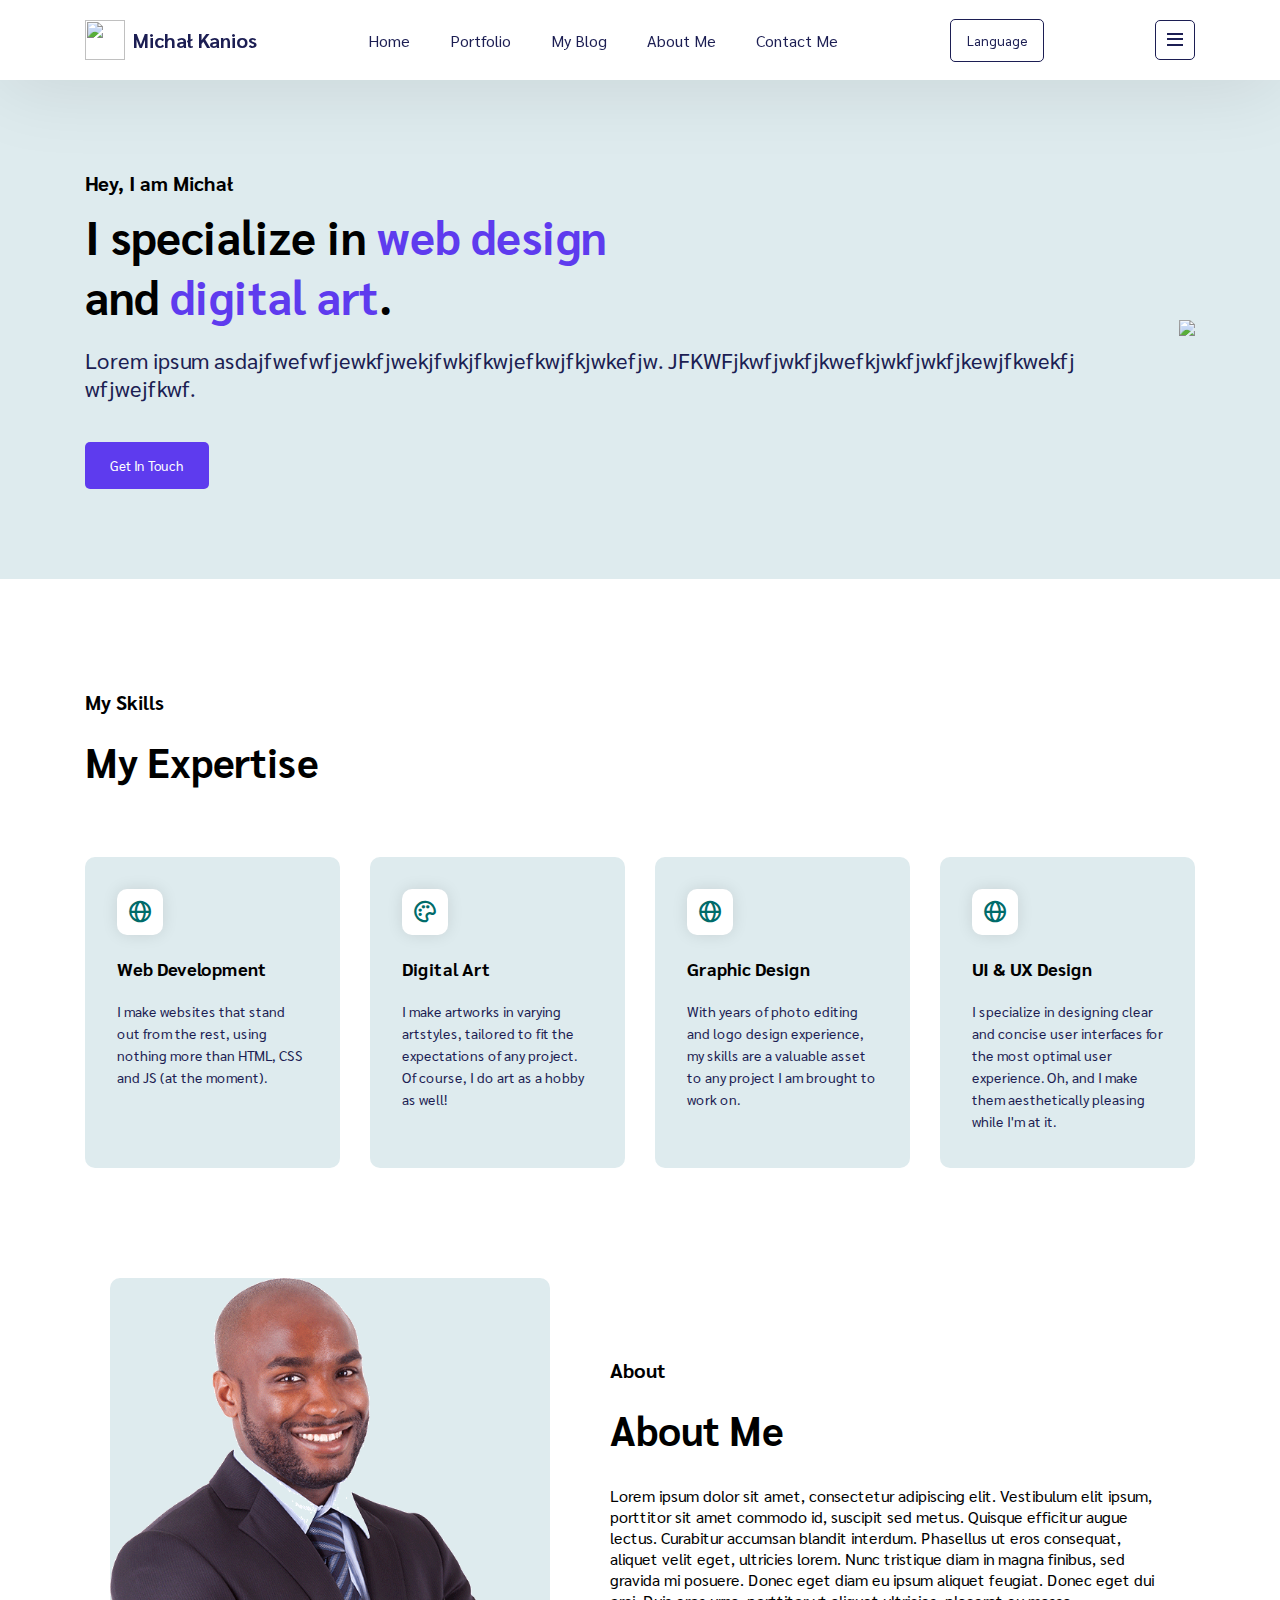
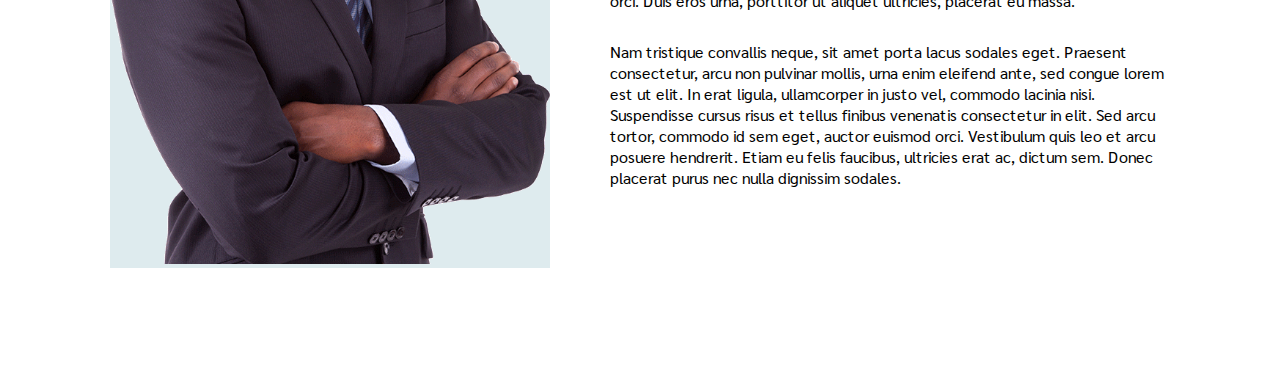
==== index.html @ 2d4b037a "Additional sections" ====
<!DOCTYPE html>
<html lang="en">
<head>
    <meta charset="UTF-8">
    <meta name="viewport" content="width=device-width, initial-scale=1.0">
    <title>Portfolio EN</title>
    <link rel="stylesheet" href="styl.css">
    <link href='https://unpkg.com/boxicons@2.1.4/css/boxicons.min.css' rel='stylesheet'>
    
</head>
<body>
    
    <nav>
        <div class="logo">
            <img src="github-512.webp">
            <a href="https://github.com/Michal-J-Kanios"
            target="_blank">Michał Kanios</a>
        </div>
        <ul>
            <li><a href="#home">Home</a></li>
            <li><a href="#portfolio">Portfolio</a></li>
            <li><a href="#blog">My Blog</a></li>
            <li><a href="#about">About Me</a></li>
            <li><a href="#contact">Contact Me</a></li>
        </ul>
        <button>Language</button>
        <button id="menuButton" onclick="openMenu()">
            <i class='bx bx-menu'></i>
        </button>
    </nav>

    <div class="main" id="main">
        <div class="left">
            <h5>Hey, I am Michał</h5>
            <h3>I specialize in <span>web design</span><br> and <span>digital art</span>.</h3>
            <p>
                Lorem ipsum asdajfwefwfjewkfjwekjfwkjfkwjefkwjfkjwkefjw.
                JFKWFjkwfjwkfjkwefkjwkfjwkfjkewjfkwekfj
                wfjwejfkwf.
            </p>
            <button>Get In Touch</button>
        </div>
        <div class="right">
            <img src="placeholder.png">
        </div>
    </div>

    <div class="skills" id="skills">
        <h5>My Skills</h5>
        <h3>My Expertise</h5>
        <div class="skill-items">
            <div class="item">
                <div class="icon"><i class='bx bx-globe'></i></div>
                <h4>Web Development</h4>
                <p>I make websites that stand out from the rest, using nothing more than HTML, CSS and JS (at the moment).</p>
            </div>
            <div class="item">
                <div class="icon"><i class='bx bx-palette'></i></div>
                <h4>Digital Art</h4>
                <p>I make artworks in varying artstyles, tailored to fit the expectations of any project. Of course, I do art as a hobby as well!</p>
            </div>
            <div class="item">
                <div class="icon"><i class='bx bx-globe'></i></div>
                <h4>Graphic Design</h4>
                <p>With years of photo editing and logo design experience, my skills are a valuable asset to any project I am brought to work on.</p>
            </div>
            <div class="item">
                <div class="icon"><i class='bx bx-globe'></i></div>
                <h4>UI & UX Design</h4>
                <p>I specialize in designing clear and concise user interfaces for the most optimal user experience. Oh, and I make them aesthetically pleasing while I'm at it.</p>
            </div>
        </div>
    </div>

    <div class="about">
        <div class="left">
            <img src="placeholder2.png">
        </div>
        <div class="right">
            <h5>About</h5>
            <h3>About Me</h3>
            <p>
                Lorem ipsum dolor sit amet, consectetur adipiscing elit.
                Vestibulum elit ipsum, porttitor sit amet commodo id,
                suscipit sed metus. Quisque efficitur augue lectus.
                Curabitur accumsan blandit interdum.
                Phasellus ut eros consequat, aliquet velit eget, ultricies lorem.
                Nunc tristique diam in magna finibus,
                sed gravida mi posuere.
                Donec eget diam eu ipsum aliquet feugiat.
                Donec eget dui orci. Duis eros urna,
                porttitor ut aliquet ultricies, placerat eu massa.
            </p>
            <p>
                Nam tristique convallis neque, sit amet porta lacus sodales eget.
                Praesent consectetur, arcu non pulvinar mollis,
                urna enim eleifend ante, sed congue lorem est ut elit.
                In erat ligula, ullamcorper in justo vel,
                commodo lacinia nisi.
                Suspendisse cursus risus et tellus finibus venenatis consectetur in elit.
                Sed arcu tortor, commodo id sem eget, auctor euismod orci.
                Vestibulum quis leo et arcu posuere hendrerit.
                Etiam eu felis faucibus, ultricies erat ac, dictum sem.
                Donec placerat purus nec nulla dignissim sodales.
            </p>
        </div>
    </div>
    

    <script src="skrypty.js"></script>
</body>
</html>
---- styl.css ----
/* Import czcionki */
@import url('https://fonts.googleapis.com/css2?family=Sarabun:ital,wght@0,100;0,200;0,600;0,800;1,100;1,200;1,300;1,400;1,500;1,600;1,700;1,800&display=swap');

/* Styl strony */

html {
    scroll-behavior: smooth;
}

* {
    margin: 0;
    padding: 0;
    box-sizing: border-box;
    font-family: "Sarabun", sans-serif;
}

a {
    text-decoration: none;
    color: #1c1e53;
    transition: color 0.3s ease;
}

a:hover {
    color: #5e3bee !important;
}

h5 {
    font-size: 20px;
}

li {
    list-style: none;
}

nav {
    background-color: #fff;
    position: sticky;
    top: 0;
    padding: 0 85px;
    display: flex;
    align-items: center;
    justify-content: space-between;
    height: 80px;
    box-shadow: 0 5px 80px rgba(0, 0, 0, 0.1);
}

nav .logo, footer .logo {
    display: flex;
    align-items: center;
}

nav .logo a, footer .logo a {
    margin-left: 8px;
    font-weight: bold;
    font-size: 20px;
}

nav .logo img, footer .logo img {
    width: 40px;
    height: 40px;
}

nav ul, footer .top ul {
    display: flex;
    gap: 40px;
}

nav button {
    color: #1c1e53;
    background-color: transparent;
    padding: 12px 16px;
    border-radius: 5px;
    border: 1px solid #1c1e53;
    cursor: pointer;
    transition: all 0.3s ease;
}

nav button:hover {
    background-color: #5e3bee;
    border-color: #5e3bee;
    color: #fff;
}

nav button#menuButton {
    display: flex;
    align-items: center;
    justify-content: center;
    font-size: 24px;
    padding: 7px;
}

.main {
    background-color: #deebee;
    padding: 90px 85px;
    display: flex;
    align-items: center;
    justify-content: space-between;
    gap: 40px;
}

.main .left {
    display: flex;
    flex-direction: column;
    align-items: start;
}

.main .left h3 {
    margin-top: 10px;
    font-weight: bold;
    font-size: 46px;
}

.main .left h3 span {
    color: #5e3bee;
}

.main .left p {
    color: #1c1e53;
    font-size: 22px;
    margin-top: 20px;
}

.main .left button {
    margin-top: 40px;
    color: #fff;
    cursor: pointer;
    background-color: #5e3bee;
    padding: 14px 24px;
    border: 1px solid transparent;
    border-radius: 5px;
}

.main .right img {
    width: 500px;
}

.skills {
    padding: 110px 85px 0;
}

.skills h3,
.about .right h3,
.portfolio .header h3,
.feedback h3 {
    font-size: 40px;
    margin-top: 20px;
}

.skills .skill-items {
    display: flex;
    margin-top: 70px;
    gap: 30px;
}

.skills .skill-items .item {
    background-color: #deebee;
    width: 25%;
    border-radius: 10px;
    padding: 32px;
    border-bottom: 4px solid transparent;
    cursor: pointer;
    transition: all 0.3s ease;
}

.skills .skill-items .item:hover {
    border-color: #5e3bee;
}

.skills .skill-items .item .icon {
    display: flex;
    align-items: center;
    justify-content: center;
    background-color: #fff;
    width: 46px;
    height: 46px;
    border-radius: 10px;
    margin-bottom: 22px;
    box-shadow: 0 0 16px rgba(0, 0, 0, 0.1);
}

.skills .skill-items .item .icon i {
    font-size: 26px;
    color: #006b6a;
}

.skills .skill-items .item h4,
.portfolio .portfo-items .item .info h4{
    font-size: 18px;
}

.skills .skill-items .item p {
    margin-top: 20px;
    font-size: 14px;
    line-height: 22px;
    color: #1c1e53;
}

.about {
    padding: 110px;
    display: flex;
    align-items: center;
    gap: 60px;
}

.about .left {
    background-color: #deebee;
    border-radius: 10px 10px 0 0;
}

.about .left img {
    width: 440px;
}

.about .right p {
    font-size: 16px;
    margin-top: 30px;
}
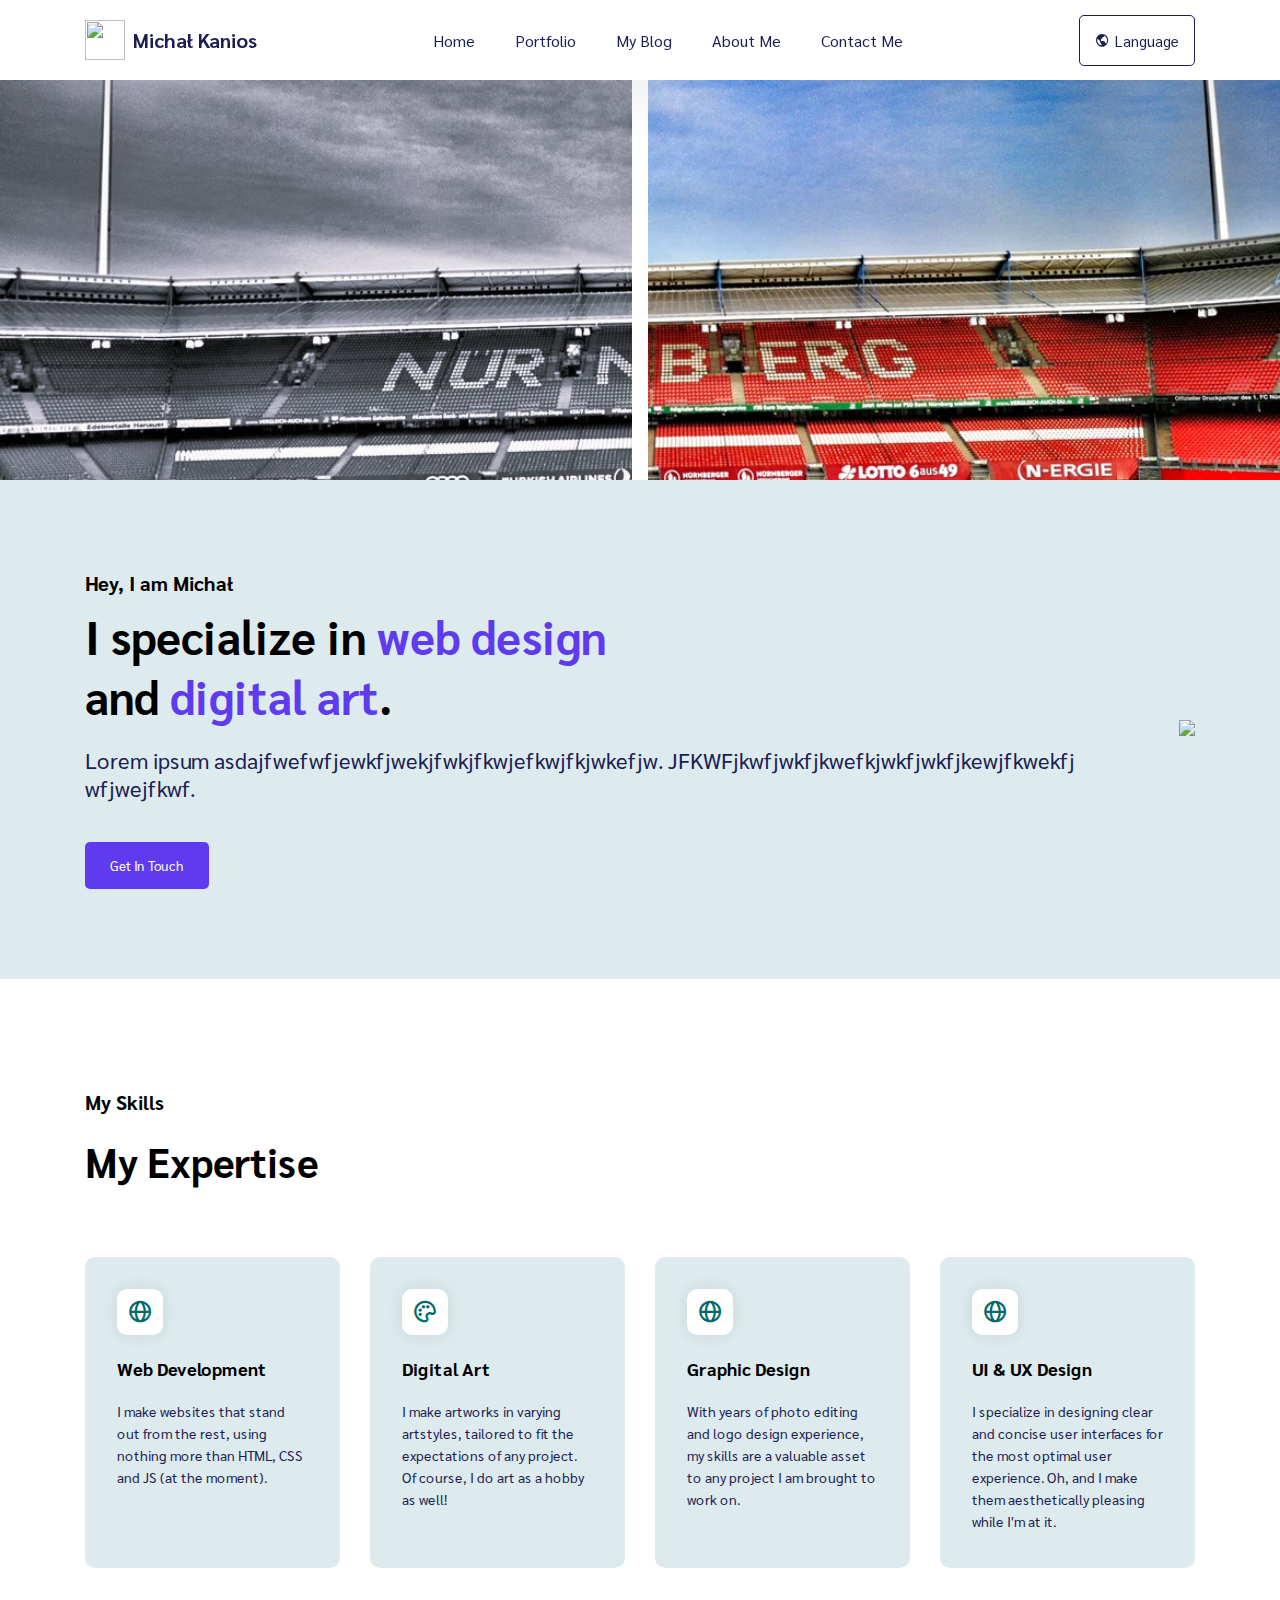
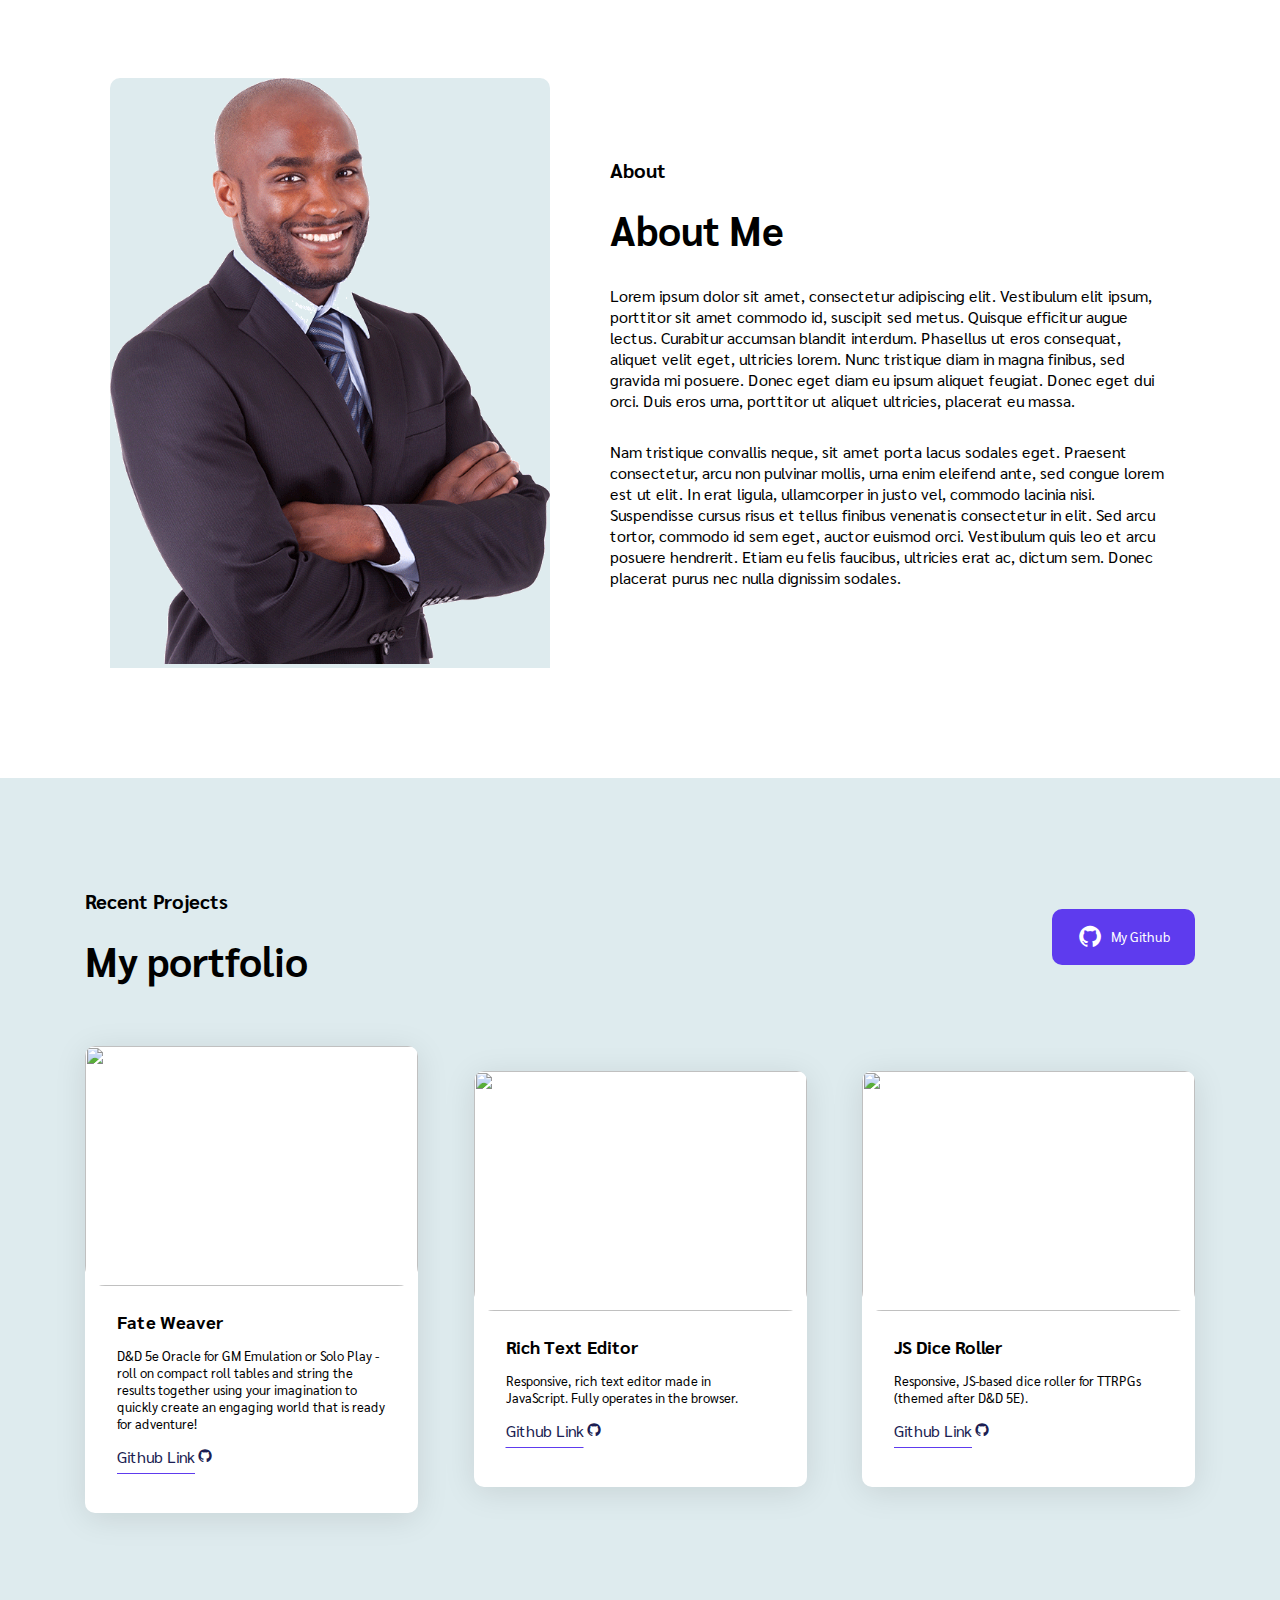
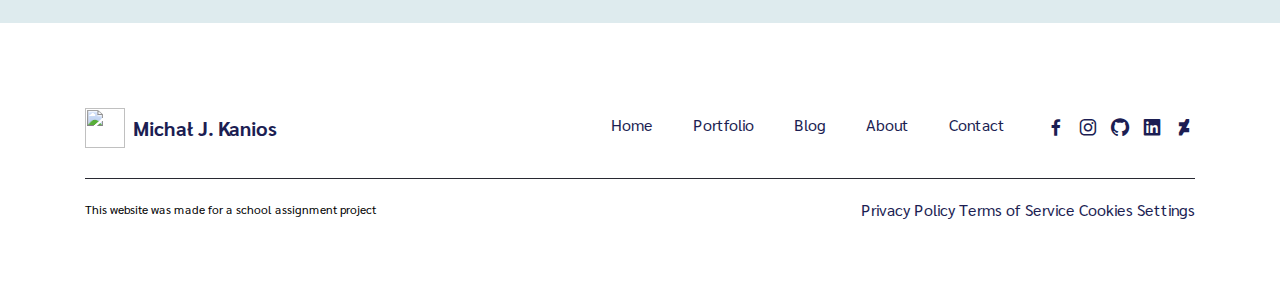
==== commit c42f258c: "Image Comparison" ====
--- a/index.html
+++ b/index.html
@@ -23,11 +23,28 @@
             <li><a href="#about">About Me</a></li>
             <li><a href="#contact">Contact Me</a></li>
         </ul>
-        <button>Language</button>
+        
+        <div class="dropdown">
+            <button class="dropbtn"><i class='bx bx-world'></i>Language</button>
+            <div class="dropdown-content">
+              <a href="#">English</a>
+              <a href="#">Polski</a>
+              <a href="#">Deutsch</a>
+            </div>
+          </div>
+
         <button id="menuButton" onclick="openMenu()">
             <i class='bx bx-menu'></i>
         </button>
     </nav>
+
+    <div class="comparison">
+        <div class="c-compare" style="--value:50%;">
+            <img class="c-compare__left" src="max-morlock2.jpg" alt="Color" />
+            <img class="c-compare__right" src="max-morlock.webp" alt="B/W" />
+            <input type="range" class="c-rng c-compare__range" min="0" max="100" value="50" oninput="this.parentNode.style.setProperty('--value', `${this.value}%`)" />
+        </div>
+    </div>
 
     <div class="main" id="main">
         <div class="left">
@@ -105,6 +122,89 @@
             </p>
         </div>
     </div>
+
+    <div class="portfolio">
+        <div class="header">
+            <div class="info">
+                <h5>Recent Projects</h5>
+                <h3>My portfolio</h3>
+            </div>
+            <button><i class='bx bxl-github'></i>My Github</button>
+        </div>
+
+
+        <div class="portfo-items">
+            <div class="item">
+                <img src="screenshot2.png">
+                <div class="info">
+                    <h4>Fate Weaver</h4>
+                    <p>
+                        D&D 5e Oracle for GM Emulation or Solo Play - roll on compact roll tables and string the results together using your imagination to quickly create an engaging world that is ready for adventure!
+                    </p>
+                    <a href="https://github.com/Michal-J-Kanios/fateweaver_oracle">Github Link<i class='bx bxl-github'></i></a>
+                </div>
+            </div>
+
+            <div class="item">
+                <img src="screenshot1.png">
+                <div class="info">
+                    <h4>Rich Text Editor</h4>
+                    <p>
+                        Responsive, rich text editor made in JavaScript. Fully operates in the browser.
+                    </p>
+                    <a href="https://github.com/Michal-J-Kanios/javascript_text_editor">Github Link<i class='bx bxl-github'></i></a>
+                </div>
+            </div>
+
+            <div class="item">
+                <img src="screenshot3.png">
+                <div class="info">
+                    <h4>JS Dice Roller</h4>
+                    <p>
+                        Responsive, JS-based dice roller for TTRPGs (themed after D&D 5E).
+                    </p>
+                    <a href="https://github.com/Michal-J-Kanios/ttrpg_dice_roller">Github Link<i class='bx bxl-github'></i></a>
+                </div>
+            </div>
+        </div>
+
+    </div>
+
+    <footer>
+        <div class="top">
+            <div class="logo">
+                <img src="github-512.webp">
+                <a href="https://github.com/Michal-J-Kanios">Michał J. Kanios</a>
+            </div>
+            <ul>
+                <ul>
+                    <li><a href="#">Home</a></li>
+                    <li><a href="#">Portfolio</a></li>
+                    <li><a href="#">Blog</a></li>
+                    <li><a href="#">About</a></li>
+                    <li><a href="#">Contact</a></li>
+                </ul>
+                <div class="social-links">
+                    <a href="facebook.com"><i class='bx bxl-facebook' ></i></a>
+                    <a href="facebook.com"><i class='bx bxl-instagram' ></i></a>
+                    <a href="facebook.com"><i class='bx bxl-github' ></i></a>
+                    <a href="facebook.com"><i class='bx bxl-linkedin-square' ></i></a>
+                    <a href="facebook.com"><i class='bx bxl-deviantart' ></i></a>
+                </div>
+            </ul>
+        </div>
+        <div class="separator"></div>
+        <div class="bottom">
+            <p>
+                This website was made for a school assignment project
+            </p>
+            <div class="links">
+                <a href="#">Privacy Policy</a>
+                <a href="#">Terms of Service</a>
+                <a href="#">Cookies Settings</a>
+            </div>
+        </div>
+    </footer>
     
 
     <script src="skrypty.js"></script>
--- a/styl.css
+++ b/styl.css
@@ -42,6 +42,7 @@
     justify-content: space-between;
     height: 80px;
     box-shadow: 0 5px 80px rgba(0, 0, 0, 0.1);
+    z-index: 100;
 }
 
 nav .logo, footer .logo {
@@ -63,6 +64,49 @@
 nav ul, footer .top ul {
     display: flex;
     gap: 40px;
+}
+
+.dropbtn {
+    background-color: transparent;
+    color: #1c1e53;
+    padding: 15px;
+    font-size: 15px;
+    border: 1px solid #1c1e53;
+}
+
+.dropbtn i {
+    margin-right: 5px;
+}
+
+.dropdown {
+    position: relative;
+    display: inline-block;
+}
+
+.dropdown-content {
+    display: none;
+    position: absolute;
+    background-color: #fff;
+    min-width: 160px;
+    box-shadow: 0px 8px 16px 0px rgba(0,0,0,0.2);
+    z-index: 1;
+}
+  
+
+.dropdown-content a {
+    color: #1c1e53;
+    padding: 12px 16px;
+    text-decoration: none;
+    display: block;
+}
+  
+.dropdown-content a:hover {background-color: #deebee;}
+  
+.dropdown:hover .dropdown-content {display: block;}
+  
+.dropdown:hover .dropbtn {
+    background-color: #5e3bee;
+    transition: all 0.3s ease;
 }
 
 nav button {
@@ -87,7 +131,89 @@
     justify-content: center;
     font-size: 24px;
     padding: 7px;
-}
+    display: none;
+}
+
+.c-compare { /* Tutaj stylujemy kolor paska oraz skalujemy diva */
+    --h: 5; /* tutaj wysokosc boxa */
+    --m: 0rem 0; /* tutaj david margines */
+    --w: 16; /* tutaj szerokosc boxa */
+    --thumb-bgc: #fff;
+    --thumb-w: 1rem;
+  
+    margin: var(--m);
+    position: relative;
+  }
+  .c-compare::after {
+    content: "";
+    display: block;
+    padding-bottom: calc((var(--h) / var(--w)) * 100%);
+  }
+  .c-compare__left,
+  .c-compare__right {
+    height: 100%;
+    object-fit: cover;
+    position: absolute;
+    width: 100%;
+  }
+  .c-compare__left {
+    clip-path: polygon(0% 0%, var(--value) 0%, var(--value) 100%, 0% 100%);
+  }
+  .c-compare__right {
+    clip-path: polygon(100% 0%, var(--value) 0%, var(--value) 100%, 100% 100%);
+  }
+  .c-compare__range {
+    background-color: transparent;
+    box-sizing: border-box;
+    font-family: inherit;
+    height: 100%;
+    margin: 0%;
+    outline: none;
+    position: absolute;
+    top: 0;
+    width: 100%;
+  }
+  .c-compare__range::-moz-range-thumb {
+    background-color: var(--thumb-bgc);
+    cursor: ew-resize;
+    height: 100%;  
+    width: var(--thumb-w);
+  }
+  .c-compare__range::-webkit-slider-thumb {
+    background-color: var(--thumb-bgc);
+    cursor: ew-resize;
+    height: 100%;  
+    width: var(--thumb-w);
+  }
+
+  /* UZYWAJAC TEGO SLIDER BEDZIE ROBIL EFEKT POP-UP PO PRZYTRZYMANIU, LATWIEJ SYGNALIZUJAC DZIALANIE
+  .c-compare__range:focus::-webkit-slider-thumb {
+    background-color: var(--thumb-bgc-focus);
+    box-shadow: 0 0 0 3px var(--thumb-bgc);
+  }
+  .c-compare__range:focus::-moz-range-thumb {
+    background-color: var(--thumb-bgc-focus);
+    box-shadow: 0 0 0 3px var(--thumb-bgc);
+  }
+  */
+
+  .c-compare__range::-moz-range-track {
+    background: transparent;
+    background-size: 100%;
+    box-sizing: border-box;
+  }
+  .c-compare__range::-webkit-slider-runnable-track {
+    background: transparent;
+    background-size: 100%;
+    box-sizing: border-box;
+    height: 100%;
+  }
+  .c-compare__range,
+  .c-compare__range::-webkit-slider-runnable-track,
+  .c-compare__range::-webkit-slider-thumb {
+    -webkit-appearance: none;
+    appearance: none;
+  }
 
 .main {
     background-color: #deebee;
@@ -140,8 +266,8 @@
 
 .skills h3,
 .about .right h3,
-.portfolio .header h3,
-.feedback h3 {
+.portfolio .header h3
+{
     font-size: 40px;
     margin-top: 20px;
 }
@@ -214,4 +340,314 @@
 .about .right p {
     font-size: 16px;
     margin-top: 30px;
+}
+
+.portfolio {
+    background-color: #deebee;
+    padding: 110px 85px;
+}
+
+.portfolio .header {
+    display: flex;
+    align-items: center;
+    justify-content: space-between;
+    margin-bottom: 60px;
+}
+
+.portfolio .header button {
+    background-color: #5e3bee;
+    padding: 15px 25px;
+    color: #fff;
+    display: flex;
+    align-items: center;
+    cursor: pointer;
+    gap: 8px;
+    border: none;
+    border-radius: 10px;
+}
+
+.portfolio .header button:hover {
+    background-color: #1c1e53;
+    transition: all 0.3s ease;
+}
+
+.portfolio .header button i {
+    font-size: 26px;
+}
+
+.portfolio .portfo-items {
+    display: flex;
+    align-items: center;
+    justify-content: space-between;
+}
+
+.portfolio .portfo-items .item {
+    width: 30%;
+    background-color: #fff;
+    border-radius: 10px;
+    border-bottom: 4px solid transparent;
+    cursor: pointer;
+    box-shadow: 0 5px 32px rgba(0, 0, 0, 0.1);
+    transition: all 0.3s ease;
+}
+
+.portfolio .portfo-items .item:hover {
+    border-color: #5e3bee;
+}
+
+.portfolio .portfo-items .item img {
+    width: 100%;
+    height: 240px;
+    object-fit: cover;
+    object-position: top;
+    border-radius: 10px 10px 20px 20px;
+}
+
+.portfolio .portfo-items .item .info {
+    display: flex;
+    flex-direction: column;
+    gap: 14px;
+    padding: 20px 32px 42px;
+}
+
+.portfolio .portfo-items .item .info p {
+    font-size: 13px;
+}
+
+.portfolio .portfo-items .item .info a {
+    text-decoration: underline;
+    text-underline-offset: 10px;
+    text-decoration-color: #5e3bee;
+}
+
+.portfolio .portfo-items .item .info a i {
+    margin-left: 2px;
+    font-size: 16px;
+}
+
+footer {
+    background-color: #fff;
+    padding: 85px;
+    display: flex;
+    flex-direction: column;
+}
+
+footer .top, footer .bottom {
+    display: flex;
+    align-items: center;
+    justify-content: space-between;
+}
+
+footer .top .social-links {
+    display: flex;
+    align-items: center;
+    gap: 10px;
+    font-size: 22px;
+}
+
+footer .separator {
+    width: 100%;
+    height: 1px;
+    background-color: #282932;
+    margin: 30px 0 20px;
+}
+
+footer .bottom p {
+    font-size: 12px;
+}
+
+footer .bottom links a {
+    font-size: 12px;
+    margin-left: 14px;
+}
+
+@media screen and (max-width: 1200px) {
+    
+    .main .left h5 {
+        font-size: 18px;
+    }
+
+    .main .left h3 {
+        font-size: 36px;
+    }
+
+    .main .left p {
+        font-size: 18px;
+    }
+
+    .main .right img {
+        width: 300px;
+    }
+
+    .skills .skill-items {
+        gap: 10px;
+        justify-content: space-between;
+        flex-wrap: wrap;
+    }
+
+    .skills .skill-items .item {
+        width: 49%;
+    }
+
+    .about .left img {
+        width: 370px;
+    }
+
+    .skills h3,
+    .about .right h3,
+    .portfolio .header h3
+    {
+        font-size: 32px;
+    }
+
+    .about .right p {
+        font-size: 15px;
+    }
+
+    footer .top ul {
+        gap: 20px;
+    }
+}
+
+@media screen and (max-width: 992px) {
+
+    nav .dropdown .dropbtn {
+        scale: 50%;
+        font-size: 25px;
+    }
+
+    nav ul{
+        gap: 20px;
+    }
+
+    nav ul li a {
+        font-size: 15px;
+    }
+
+    .main {
+        flex-direction: column;
+    }
+
+    .about {
+        flex-direction: column;
+        justify-content: center;
+    }
+
+    .portfolio .portfo-items {
+        gap: 22px;
+        flex-wrap: wrap;
+        justify-content: center;
+    }
+
+    .portfolio .portfo-items .item {
+        width: 48%;
+    }
+
+    footer .top ul {
+        display: none;
+    }
+}
+
+@media screen and (max-width: 768px) {
+    nav {
+        justify-content: space-between;
+        padding: 0 42px;
+    }
+
+    nav ul {
+        display: none;
+    }
+
+    nav.open .logo {
+        display: none;
+    }
+
+    nav.open ul {
+        display: flex;
+    }
+
+    nav button {
+        display: flex;
+    }
+
+    nav button#menuButton {
+        display: block;
+    }
+
+    nav .dropdown .dropbtn {
+        scale: 100%;
+        font-size: 15px;
+    }
+
+    .main {
+        padding: 42px;
+    }
+
+    .skills {
+        padding: 85px 42px 0;
+    }
+
+    .skills .skill-items {
+        gap: 8px;
+    }
+
+    .about {
+        padding: 85px 42px;
+    }
+
+    .portfolio {
+        padding: 60px 42px;
+    }
+
+    .portfolio .portfo-items {
+        gap: 18px;
+    }
+
+    footer {
+        padding: 85px 42px;
+    }
+
+    footer .bottom {
+        flex-direction: column-reverse;
+        gap: 14px;
+    }
+}
+
+@media screen and (max-width: 576px) {
+    
+    nav ul li a {
+        font-size: 13px;
+    }
+
+    nav .logo a {
+        font-size: 18px;
+    }
+
+    .main .left h3 {
+        font-size: 32px;
+    }
+
+    .main .left p {
+        font-size: 16px;
+    }
+
+    .main .left button {
+        width: 100%;
+    }
+
+    .skills .skill-items .item {
+        width: 100%;
+    }
+
+    .portfolio .header button {
+        font-size: 12px;
+        padding: 8px 14px;
+    }
+
+    .portfolio .portfo-items .item {
+        width: 80%;
+    }
+
+
+
 }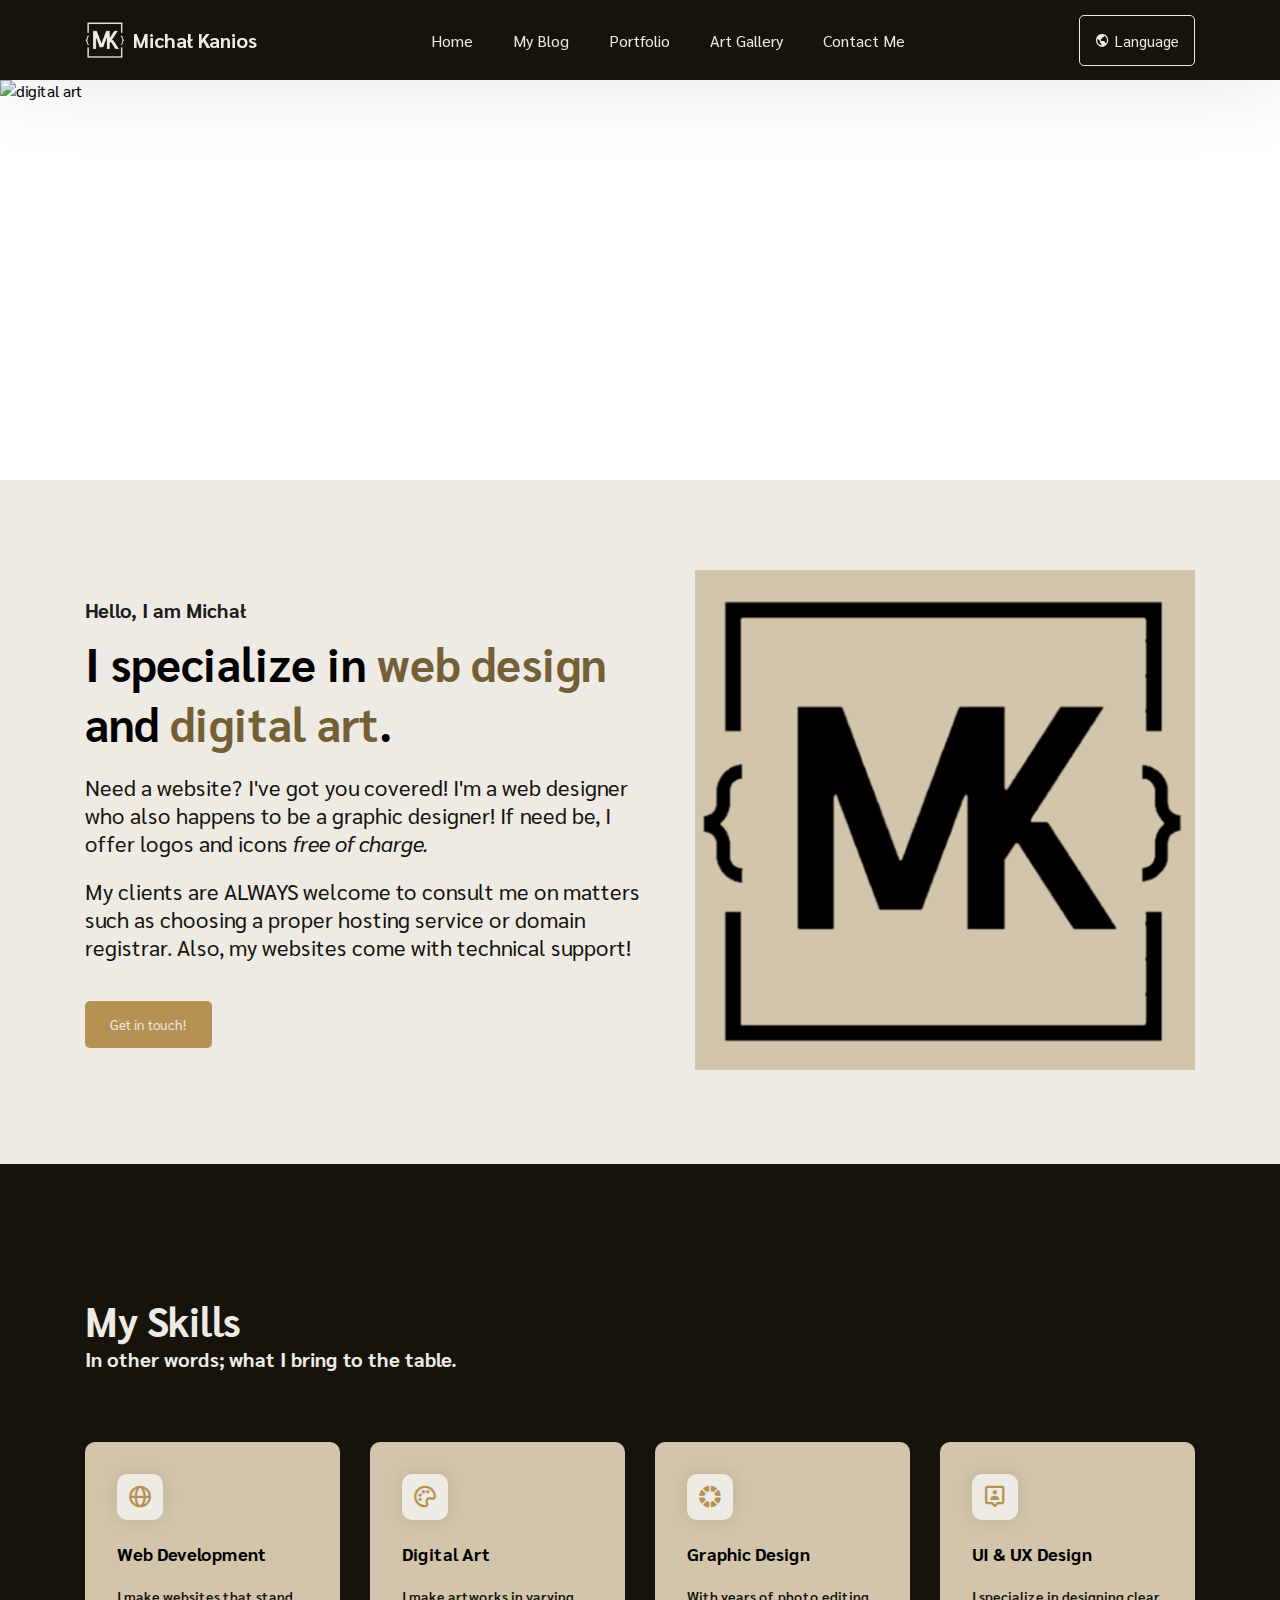
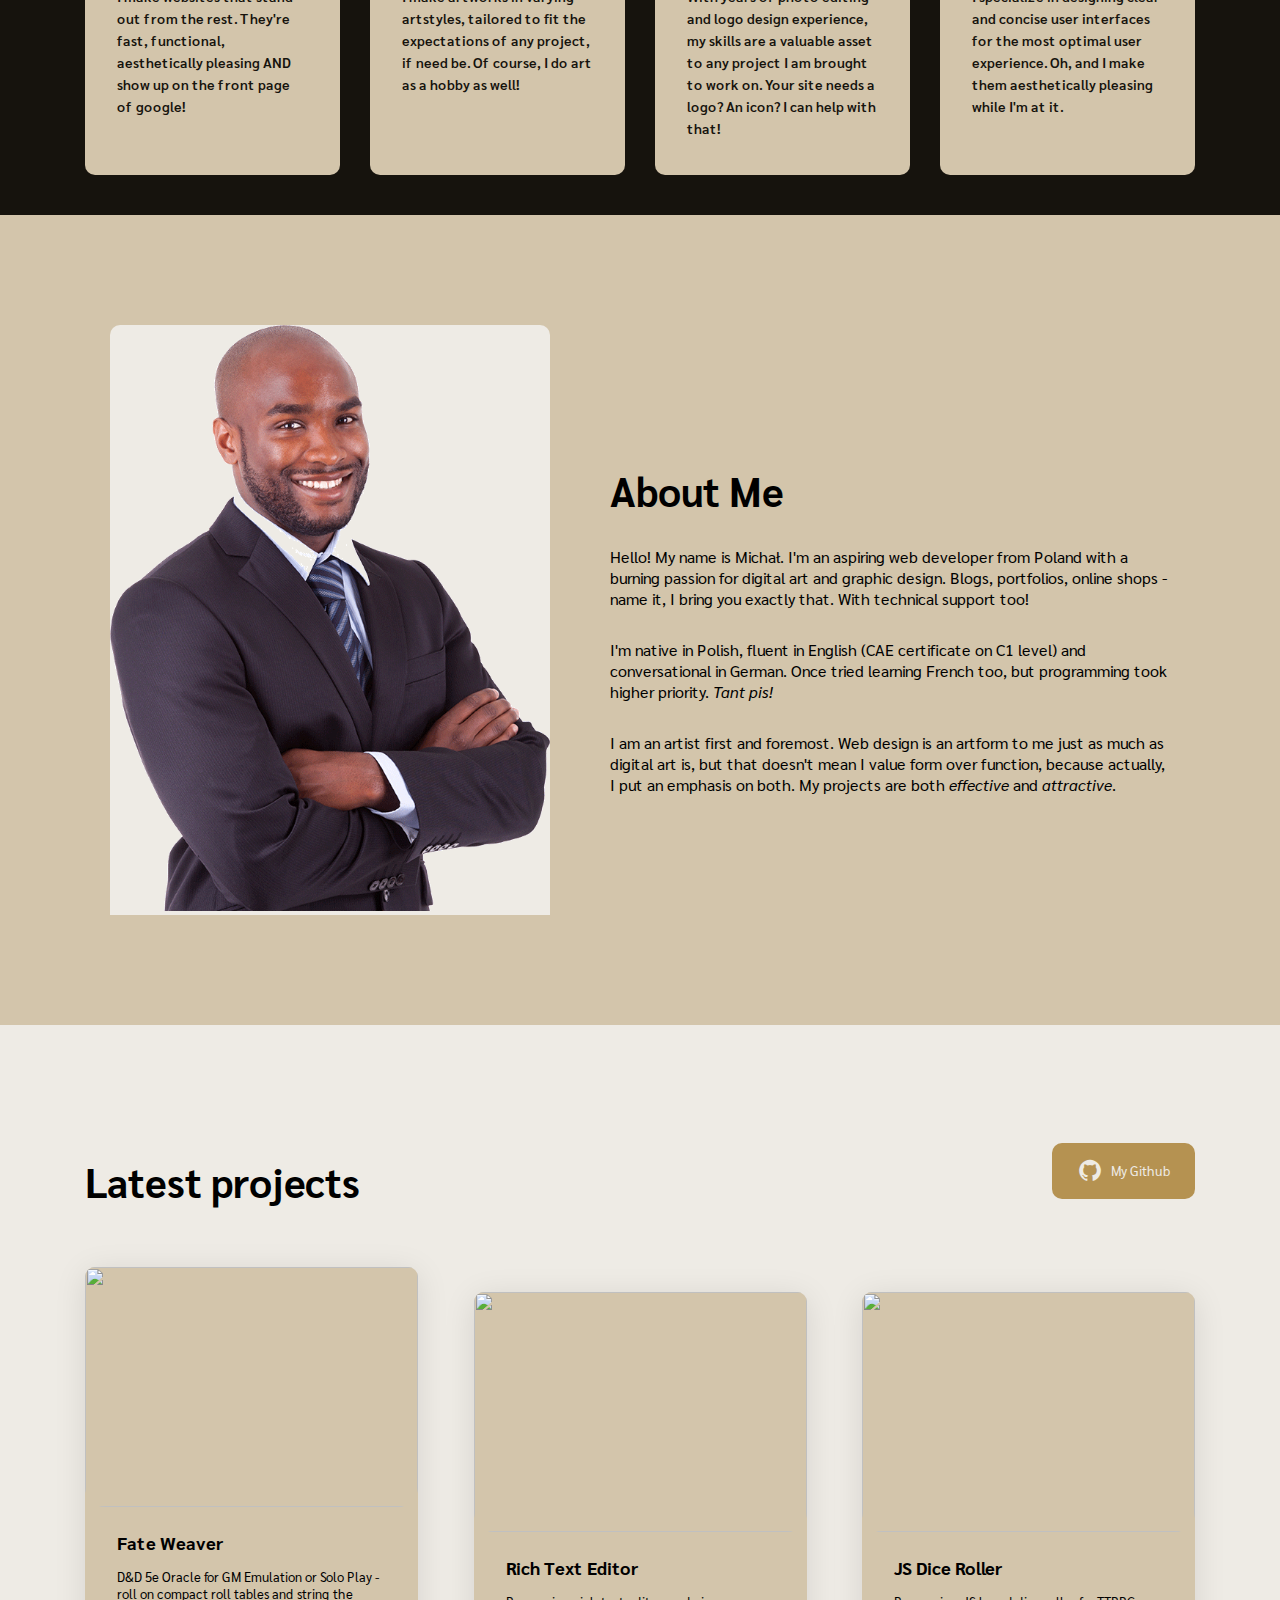
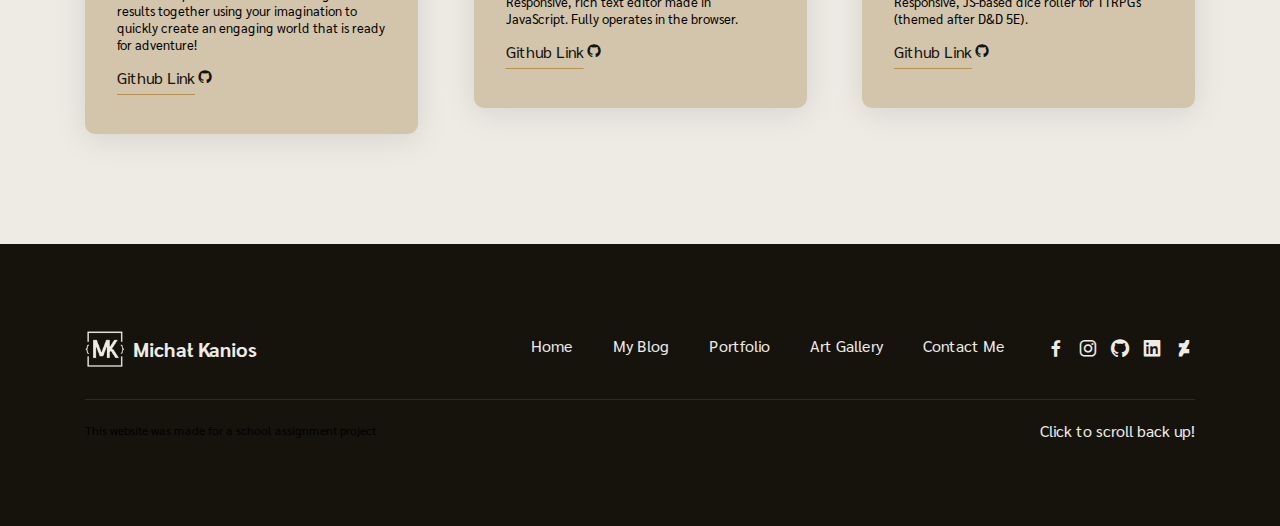
==== commit fec62126: "Large Update" ====
--- a/index.html
+++ b/index.html
@@ -3,24 +3,27 @@
 <head>
     <meta charset="UTF-8">
     <meta name="viewport" content="width=device-width, initial-scale=1.0">
-    <title>Portfolio EN</title>
+    <title>Michał Kanios</title>
     <link rel="stylesheet" href="styl.css">
     <link href='https://unpkg.com/boxicons@2.1.4/css/boxicons.min.css' rel='stylesheet'>
-    
+    <link rel="apple-touch-icon" sizes="180x180" href="icons/apple-touch-icon.png">
+    <link rel="icon" type="image/png" sizes="32x32" href="icons/favicon-32x32.png">
+    <link rel="icon" type="image/png" sizes="16x16" href="icons/favicon-16x16.png">
+    <link rel="manifest" href="icons/site.webmanifest">
 </head>
 <body>
     
     <nav>
         <div class="logo">
-            <img src="github-512.webp">
+            <img src="mkanios-logo-white.png">
             <a href="https://github.com/Michal-J-Kanios"
             target="_blank">Michał Kanios</a>
         </div>
         <ul>
-            <li><a href="#home">Home</a></li>
-            <li><a href="#portfolio">Portfolio</a></li>
+            <li><a href="https://michalkanios.com">Home</a></li>
             <li><a href="#blog">My Blog</a></li>
-            <li><a href="#about">About Me</a></li>
+            <li><a href="#webPortfolio">Portfolio</a></li>
+            <li><a href="#artGallery">Art Gallery</a></li>
             <li><a href="#contact">Contact Me</a></li>
         </ul>
         
@@ -40,49 +43,52 @@
 
     <div class="comparison">
         <div class="c-compare" style="--value:50%;">
-            <img class="c-compare__left" src="max-morlock2.jpg" alt="Color" />
-            <img class="c-compare__right" src="max-morlock.webp" alt="B/W" />
+            <img class="c-compare__left" src="mkanios_1.png" alt="digital art"/>
+            <img class="c-compare__right" src="mkanios_2.png" alt="front-end"/>
             <input type="range" class="c-rng c-compare__range" min="0" max="100" value="50" oninput="this.parentNode.style.setProperty('--value', `${this.value}%`)" />
         </div>
     </div>
 
     <div class="main" id="main">
         <div class="left">
-            <h5>Hey, I am Michał</h5>
+            <h5>Hello, I am Michał</h5>
             <h3>I specialize in <span>web design</span><br> and <span>digital art</span>.</h3>
             <p>
-                Lorem ipsum asdajfwefwfjewkfjwekjfwkjfkwjefkwjfkjwkefjw.
-                JFKWFjkwfjwkfjkwefkjwkfjwkfjkewjfkwekfj
-                wfjwejfkwf.
-            </p>
-            <button>Get In Touch</button>
+                Need a website? I've got you covered! I'm a web designer who also happens to be a graphic designer!
+                If need be, I offer logos and icons <i>free of charge.</i>
+            </p>
+            <p>
+                My clients are ALWAYS welcome to consult me on matters such as choosing
+                a proper hosting service or domain registrar. Also, my websites come with technical support!
+            </p>
+            <button><a href="#contact">Get in touch!</a></button>
         </div>
         <div class="right">
-            <img src="placeholder.png">
+            <img src="mkanios-logo-black.png">
         </div>
     </div>
 
     <div class="skills" id="skills">
-        <h5>My Skills</h5>
-        <h3>My Expertise</h5>
+        <h3>My Skills</h5>
+        <h5>In other words; what I bring to the table.</h5>
         <div class="skill-items">
             <div class="item">
                 <div class="icon"><i class='bx bx-globe'></i></div>
                 <h4>Web Development</h4>
-                <p>I make websites that stand out from the rest, using nothing more than HTML, CSS and JS (at the moment).</p>
+                <p>I make websites that stand out from the rest. They're fast, functional, aesthetically pleasing AND show up on the front page of google!</p>
             </div>
             <div class="item">
                 <div class="icon"><i class='bx bx-palette'></i></div>
                 <h4>Digital Art</h4>
-                <p>I make artworks in varying artstyles, tailored to fit the expectations of any project. Of course, I do art as a hobby as well!</p>
-            </div>
-            <div class="item">
-                <div class="icon"><i class='bx bx-globe'></i></div>
+                <p>I make artworks in varying artstyles, tailored to fit the expectations of any project, if need be. Of course, I do art as a hobby as well!</p>
+            </div>
+            <div class="item">
+                <div class="icon"><i class='bx bxs-color'></i></div>
                 <h4>Graphic Design</h4>
-                <p>With years of photo editing and logo design experience, my skills are a valuable asset to any project I am brought to work on.</p>
-            </div>
-            <div class="item">
-                <div class="icon"><i class='bx bx-globe'></i></div>
+                <p>With years of photo editing and logo design experience, my skills are a valuable asset to any project I am brought to work on. Your site needs a logo? An icon? I can help with that!</p>
+            </div>
+            <div class="item">
+                <div class="icon"><i class='bx bx-user-pin'></i></div>
                 <h4>UI & UX Design</h4>
                 <p>I specialize in designing clear and concise user interfaces for the most optimal user experience. Oh, and I make them aesthetically pleasing while I'm at it.</p>
             </div>
@@ -94,31 +100,18 @@
             <img src="placeholder2.png">
         </div>
         <div class="right">
-            <h5>About</h5>
             <h3>About Me</h3>
             <p>
-                Lorem ipsum dolor sit amet, consectetur adipiscing elit.
-                Vestibulum elit ipsum, porttitor sit amet commodo id,
-                suscipit sed metus. Quisque efficitur augue lectus.
-                Curabitur accumsan blandit interdum.
-                Phasellus ut eros consequat, aliquet velit eget, ultricies lorem.
-                Nunc tristique diam in magna finibus,
-                sed gravida mi posuere.
-                Donec eget diam eu ipsum aliquet feugiat.
-                Donec eget dui orci. Duis eros urna,
-                porttitor ut aliquet ultricies, placerat eu massa.
-            </p>
-            <p>
-                Nam tristique convallis neque, sit amet porta lacus sodales eget.
-                Praesent consectetur, arcu non pulvinar mollis,
-                urna enim eleifend ante, sed congue lorem est ut elit.
-                In erat ligula, ullamcorper in justo vel,
-                commodo lacinia nisi.
-                Suspendisse cursus risus et tellus finibus venenatis consectetur in elit.
-                Sed arcu tortor, commodo id sem eget, auctor euismod orci.
-                Vestibulum quis leo et arcu posuere hendrerit.
-                Etiam eu felis faucibus, ultricies erat ac, dictum sem.
-                Donec placerat purus nec nulla dignissim sodales.
+                Hello! My name is Michał. I'm an aspiring web developer from Poland with
+                a burning passion for digital art and graphic design. Blogs, portfolios, online shops - name it, I bring you exactly that. With technical support too!
+            </p>
+            <p>
+                I'm native in Polish, fluent in English (CAE certificate on C1 level) and conversational in German.
+                Once tried learning French too, but programming took higher priority. <i>Tant pis!</i>
+            </p>
+            <p>
+                I am an artist first and foremost. Web design is an artform to me just as much as digital art is, but that doesn't mean
+                I value form over function, because actually, I put an emphasis on both. My projects are both <i>effective</i> and <i>attractive</i>.
             </p>
         </div>
     </div>
@@ -126,8 +119,7 @@
     <div class="portfolio">
         <div class="header">
             <div class="info">
-                <h5>Recent Projects</h5>
-                <h3>My portfolio</h3>
+                <h3>Latest projects</h3>
             </div>
             <button><i class='bx bxl-github'></i>My Github</button>
         </div>
@@ -173,23 +165,23 @@
     <footer>
         <div class="top">
             <div class="logo">
-                <img src="github-512.webp">
-                <a href="https://github.com/Michal-J-Kanios">Michał J. Kanios</a>
+                <img src="mkanios-logo-white.png">
+                <a href="https://github.com/Michal-J-Kanios">Michał Kanios</a>
             </div>
             <ul>
                 <ul>
-                    <li><a href="#">Home</a></li>
-                    <li><a href="#">Portfolio</a></li>
-                    <li><a href="#">Blog</a></li>
-                    <li><a href="#">About</a></li>
-                    <li><a href="#">Contact</a></li>
+                    <li><a href="https://michalkanios.com">Home</a></li>
+                    <li><a href="#blog">My Blog</a></li>
+                    <li><a href="#webPortfolio">Portfolio</a></li>
+                    <li><a href="#artGallery">Art Gallery</a></li>
+                    <li><a href="#contact">Contact Me</a></li>
                 </ul>
                 <div class="social-links">
-                    <a href="facebook.com"><i class='bx bxl-facebook' ></i></a>
-                    <a href="facebook.com"><i class='bx bxl-instagram' ></i></a>
-                    <a href="facebook.com"><i class='bx bxl-github' ></i></a>
-                    <a href="facebook.com"><i class='bx bxl-linkedin-square' ></i></a>
-                    <a href="facebook.com"><i class='bx bxl-deviantart' ></i></a>
+                    <a href="facebook.com" target="_blank"><i class='bx bxl-facebook' ></i></a>
+                    <a href="https://www.instagram.com/nova7770_art/" target="_blank"><i class='bx bxl-instagram' ></i></a>
+                    <a href="https://github.com/Michal-J-Kanios" target="_blank"><i class='bx bxl-github' ></i></a>
+                    <a href="linkedin.com" target="_blank"><i class='bx bxl-linkedin-square' ></i></a>
+                    <a href="https://www.deviantart.com/nova7770" target="_blank"><i class='bx bxl-deviantart' ></i></a>
                 </div>
             </ul>
         </div>
@@ -199,9 +191,7 @@
                 This website was made for a school assignment project
             </p>
             <div class="links">
-                <a href="#">Privacy Policy</a>
-                <a href="#">Terms of Service</a>
-                <a href="#">Cookies Settings</a>
+                <a href="#">Click to scroll back up!</a>
             </div>
         </div>
     </footer>
--- a/styl.css
+++ b/styl.css
@@ -16,16 +16,26 @@
 
 a {
     text-decoration: none;
-    color: #1c1e53;
+    color: #EEEBE5;
     transition: color 0.3s ease;
 }
 
 a:hover {
-    color: #5e3bee !important;
-}
-
-h5 {
+    color: #B59251 !important;
+}
+
+.logo a:hover {
+    color: #EEEBE5 !important;
+}
+
+.main h5 {
     font-size: 20px;
+    color: #1B1D1B;
+}
+
+.skills h5 {
+    font-size: 20px;
+    color: #EEEBE5;
 }
 
 li {
@@ -33,7 +43,7 @@
 }
 
 nav {
-    background-color: #fff;
+    background-color: #16130D;
     position: sticky;
     top: 0;
     padding: 0 85px;
@@ -68,10 +78,10 @@
 
 .dropbtn {
     background-color: transparent;
-    color: #1c1e53;
+    color: #EEEBE5;
     padding: 15px;
     font-size: 15px;
-    border: 1px solid #1c1e53;
+    border: 1px solid #EEEBE5;
 }
 
 .dropbtn i {
@@ -86,7 +96,7 @@
 .dropdown-content {
     display: none;
     position: absolute;
-    background-color: #fff;
+    background-color: #EEEBE5;
     min-width: 160px;
     box-shadow: 0px 8px 16px 0px rgba(0,0,0,0.2);
     z-index: 1;
@@ -94,35 +104,35 @@
   
 
 .dropdown-content a {
-    color: #1c1e53;
+    color: #16130D;
     padding: 12px 16px;
     text-decoration: none;
     display: block;
 }
   
-.dropdown-content a:hover {background-color: #deebee;}
+.dropdown-content a:hover {background-color: #D3C5AB;}
   
 .dropdown:hover .dropdown-content {display: block;}
   
 .dropdown:hover .dropbtn {
-    background-color: #5e3bee;
+    background-color: #B59251;
     transition: all 0.3s ease;
 }
 
 nav button {
-    color: #1c1e53;
+    color: #EEEBE5;
     background-color: transparent;
     padding: 12px 16px;
     border-radius: 5px;
-    border: 1px solid #1c1e53;
+    border: 1px solid #EEEBE5;
     cursor: pointer;
     transition: all 0.3s ease;
 }
 
 nav button:hover {
-    background-color: #5e3bee;
-    border-color: #5e3bee;
-    color: #fff;
+    background-color: #B59251;
+    border-color: #B59251;
+    color: #eeebe5;
 }
 
 nav button#menuButton {
@@ -138,7 +148,7 @@
     --h: 5; /* tutaj wysokosc boxa */
     --m: 0rem 0; /* tutaj david margines */
     --w: 16; /* tutaj szerokosc boxa */
-    --thumb-bgc: #fff;
+    --thumb-bgc: transparent;
     --thumb-w: 1rem;
   
     margin: var(--m);
@@ -216,7 +226,7 @@
   }
 
 .main {
-    background-color: #deebee;
+    background-color: #EEEBE5;
     padding: 90px 85px;
     display: flex;
     align-items: center;
@@ -237,34 +247,46 @@
 }
 
 .main .left h3 span {
-    color: #5e3bee;
+    color: #755F37;
 }
 
 .main .left p {
-    color: #1c1e53;
+    color: #16130D;
     font-size: 22px;
     margin-top: 20px;
 }
 
 .main .left button {
     margin-top: 40px;
-    color: #fff;
+    color: #eeebe5;
     cursor: pointer;
-    background-color: #5e3bee;
+    background-color: #B59251;
     padding: 14px 24px;
     border: 1px solid transparent;
     border-radius: 5px;
 }
 
+.main .left button:hover {
+    background-color: #16130D;
+    transition: all 0.3s ease;
+    scale: 110%;
+}
+
 .main .right img {
     width: 500px;
+    background-color: #D3C5AB;
 }
 
 .skills {
-    padding: 110px 85px 0;
-}
-
-.skills h3,
+    padding: 110px 85px 40px;
+    background-color: #16130D;
+}
+
+.skills h3 {
+    font-size: 40px;
+    margin-top: 20px;
+    color: #EEEBE5;
+}
 .about .right h3,
 .portfolio .header h3
 {
@@ -279,7 +301,7 @@
 }
 
 .skills .skill-items .item {
-    background-color: #deebee;
+    background-color: #D3C5AB;
     width: 25%;
     border-radius: 10px;
     padding: 32px;
@@ -289,14 +311,15 @@
 }
 
 .skills .skill-items .item:hover {
-    border-color: #5e3bee;
+    border-color: #755F37;
+    scale: 110%;
 }
 
 .skills .skill-items .item .icon {
     display: flex;
     align-items: center;
     justify-content: center;
-    background-color: #fff;
+    background-color: #eeebe5;
     width: 46px;
     height: 46px;
     border-radius: 10px;
@@ -306,7 +329,7 @@
 
 .skills .skill-items .item .icon i {
     font-size: 26px;
-    color: #006b6a;
+    color: #B59251;
 }
 
 .skills .skill-items .item h4,
@@ -317,8 +340,9 @@
 .skills .skill-items .item p {
     margin-top: 20px;
     font-size: 14px;
+    font-weight: 600;
     line-height: 22px;
-    color: #1c1e53;
+    color: #16130D;
 }
 
 .about {
@@ -326,10 +350,11 @@
     display: flex;
     align-items: center;
     gap: 60px;
+    background-color: #D3C5AB;
 }
 
 .about .left {
-    background-color: #deebee;
+    background-color: #EEEBE5;
     border-radius: 10px 10px 0 0;
 }
 
@@ -343,7 +368,7 @@
 }
 
 .portfolio {
-    background-color: #deebee;
+    background-color: #EEEBE5;
     padding: 110px 85px;
 }
 
@@ -355,9 +380,9 @@
 }
 
 .portfolio .header button {
-    background-color: #5e3bee;
+    background-color: #B59251;
     padding: 15px 25px;
-    color: #fff;
+    color: #eeebe5;
     display: flex;
     align-items: center;
     cursor: pointer;
@@ -367,7 +392,8 @@
 }
 
 .portfolio .header button:hover {
-    background-color: #1c1e53;
+    background-color: #16130D;
+    scale: 110%;
     transition: all 0.3s ease;
 }
 
@@ -383,7 +409,7 @@
 
 .portfolio .portfo-items .item {
     width: 30%;
-    background-color: #fff;
+    background-color: #D3C5AB;
     border-radius: 10px;
     border-bottom: 4px solid transparent;
     cursor: pointer;
@@ -392,7 +418,8 @@
 }
 
 .portfolio .portfo-items .item:hover {
-    border-color: #5e3bee;
+    border-color: #B59251;
+    scale: 110%;
 }
 
 .portfolio .portfo-items .item img {
@@ -417,7 +444,8 @@
 .portfolio .portfo-items .item .info a {
     text-decoration: underline;
     text-underline-offset: 10px;
-    text-decoration-color: #5e3bee;
+    color: #16130D;
+    text-decoration-color: #B59251;
 }
 
 .portfolio .portfo-items .item .info a i {
@@ -426,7 +454,7 @@
 }
 
 footer {
-    background-color: #fff;
+    background-color: #16130D;
     padding: 85px;
     display: flex;
     flex-direction: column;
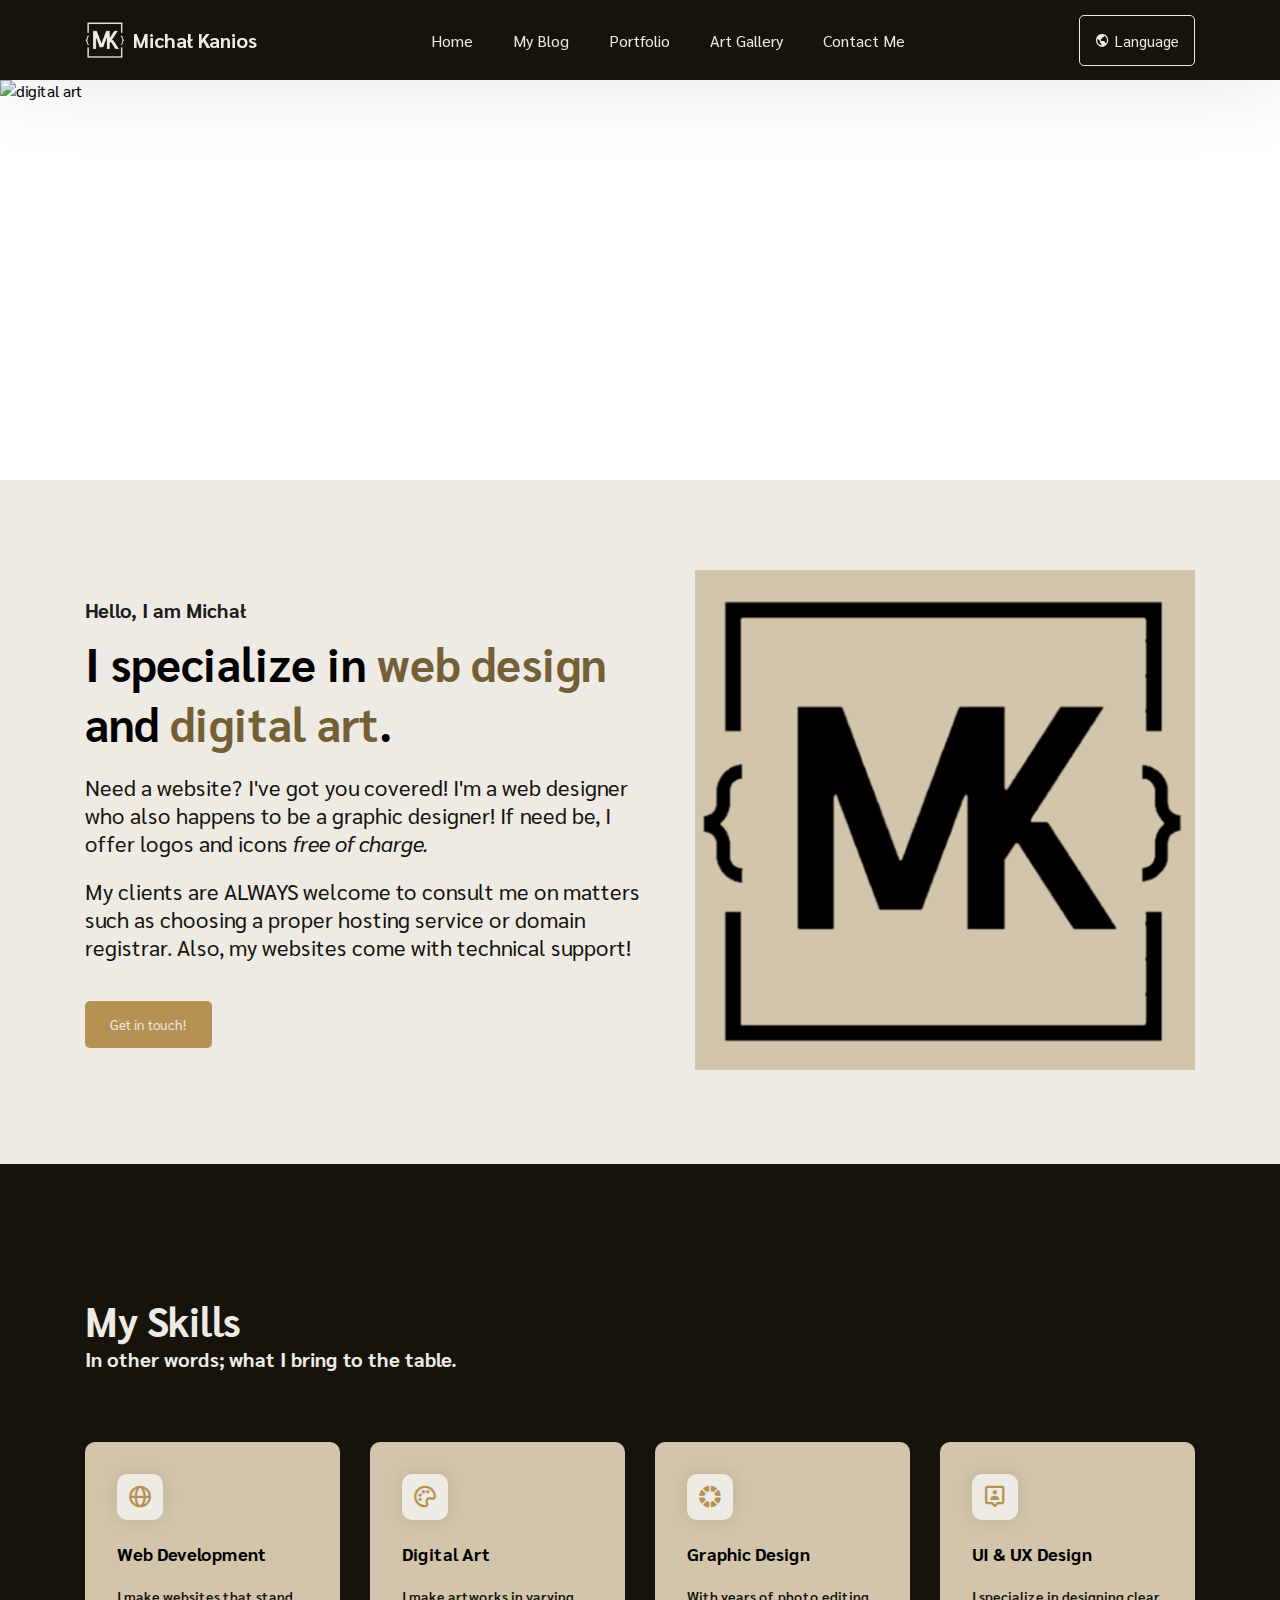
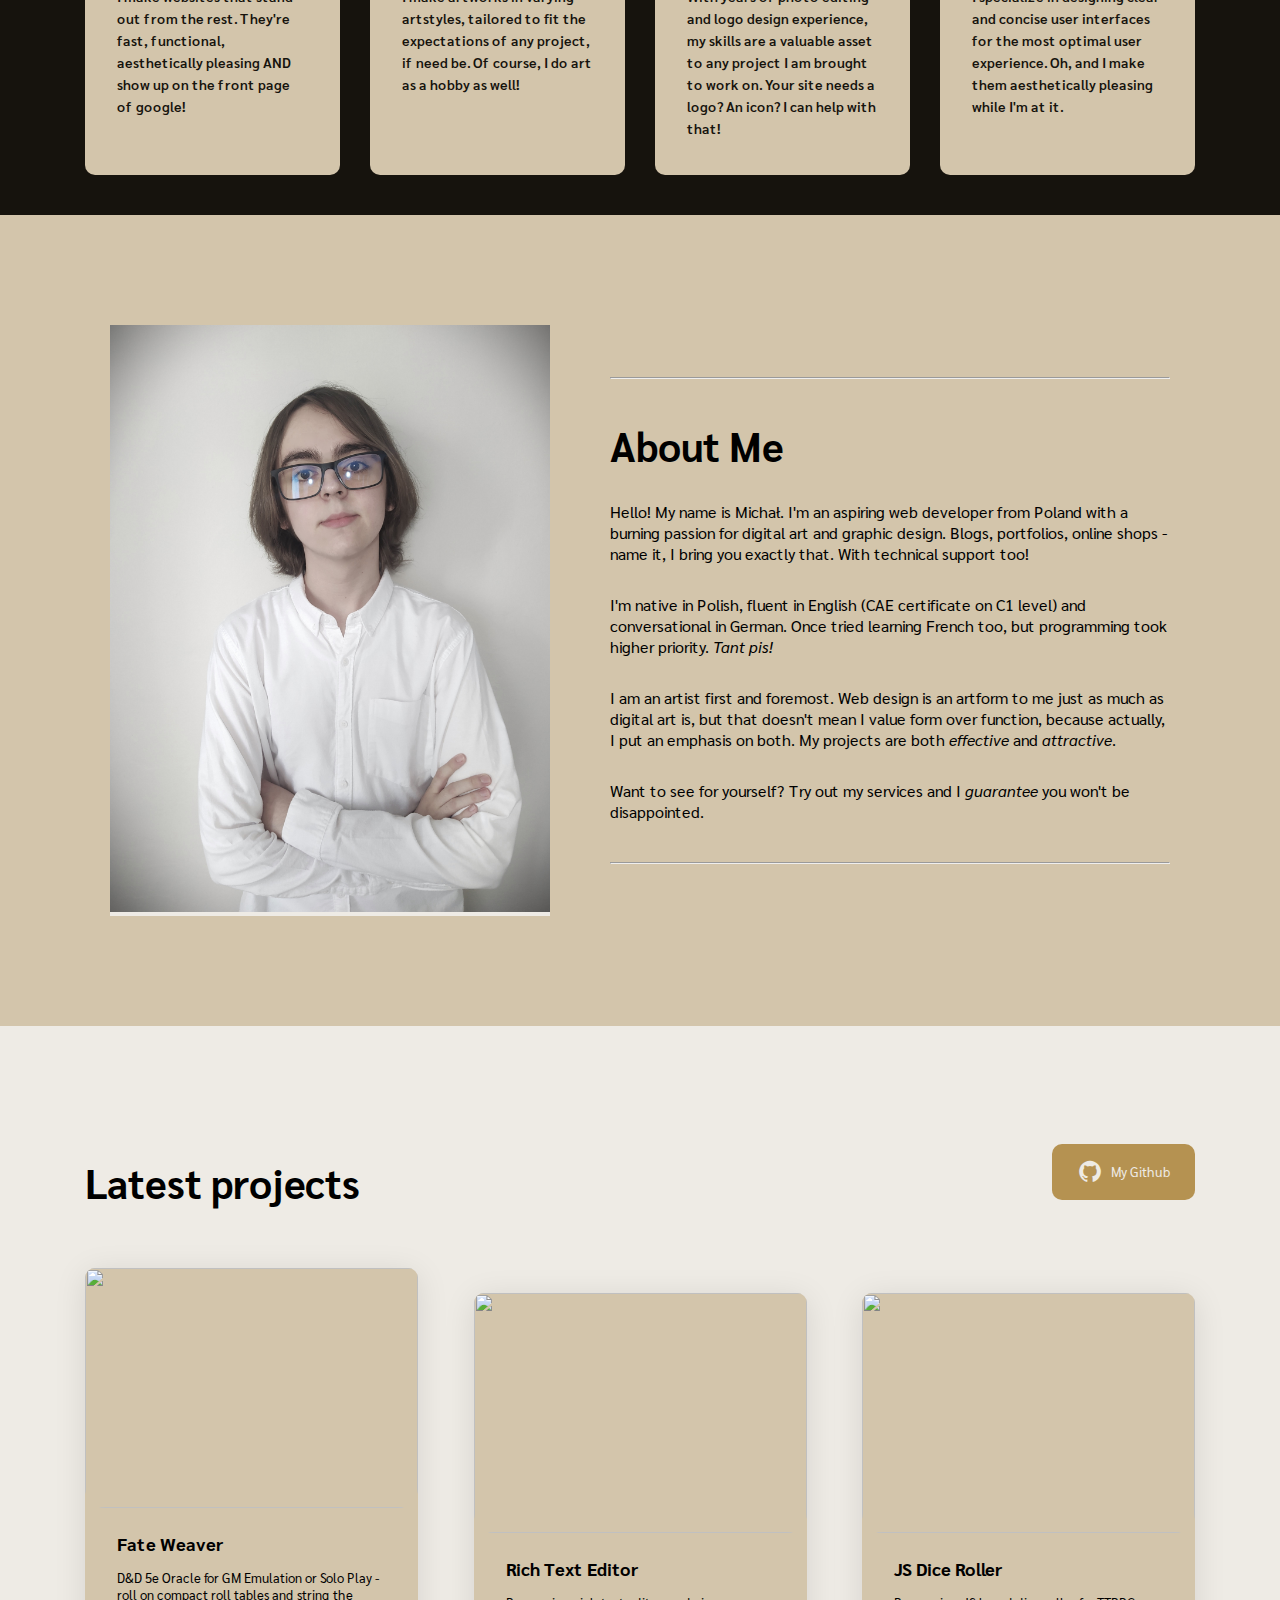
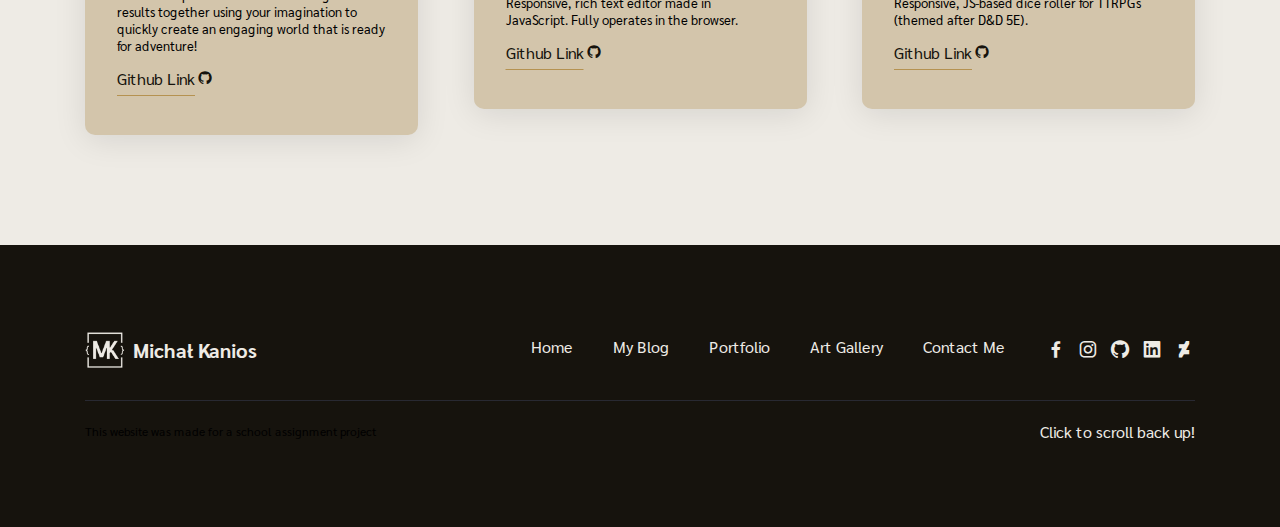
==== commit e51d8557: "Personal Photo" ====
--- a/index.html
+++ b/index.html
@@ -22,7 +22,7 @@
         <ul>
             <li><a href="https://michalkanios.com">Home</a></li>
             <li><a href="#blog">My Blog</a></li>
-            <li><a href="#webPortfolio">Portfolio</a></li>
+            <li><a href="portfolio.html">Portfolio</a></li>
             <li><a href="#artGallery">Art Gallery</a></li>
             <li><a href="#contact">Contact Me</a></li>
         </ul>
@@ -32,7 +32,6 @@
             <div class="dropdown-content">
               <a href="#">English</a>
               <a href="#">Polski</a>
-              <a href="#">Deutsch</a>
             </div>
           </div>
 
@@ -97,9 +96,10 @@
 
     <div class="about">
         <div class="left">
-            <img src="placeholder2.png">
+            <img src="portfolio_portrait.jpg">
         </div>
         <div class="right">
+            <hr>
             <h3>About Me</h3>
             <p>
                 Hello! My name is Michał. I'm an aspiring web developer from Poland with
@@ -113,6 +113,21 @@
                 I am an artist first and foremost. Web design is an artform to me just as much as digital art is, but that doesn't mean
                 I value form over function, because actually, I put an emphasis on both. My projects are both <i>effective</i> and <i>attractive</i>.
             </p>
+            <p>
+                Want to see for yourself? Try out my services and I <i>guarantee</i> you won't be disappointed.
+            </p>
+            <style>
+                hr { 
+                  display: block;
+                  margin-top: 2.5em;
+                  margin-bottom: 2.5em;
+                  margin-left: auto;
+                  margin-right: auto;
+                  border-style: inset;
+                  border-width: 1px;
+                } 
+                </style>
+            <hr>
         </div>
     </div>
 
@@ -121,7 +136,7 @@
             <div class="info">
                 <h3>Latest projects</h3>
             </div>
-            <button><i class='bx bxl-github'></i>My Github</button>
+            <button><i class='bx bxl-github'></i><a href="https://github.com/Michal-J-Kanios">My Github</a></button>
         </div>
 
 
@@ -172,7 +187,7 @@
                 <ul>
                     <li><a href="https://michalkanios.com">Home</a></li>
                     <li><a href="#blog">My Blog</a></li>
-                    <li><a href="#webPortfolio">Portfolio</a></li>
+                    <li><a href="portfolio.html">Portfolio</a></li>
                     <li><a href="#artGallery">Art Gallery</a></li>
                     <li><a href="#contact">Contact Me</a></li>
                 </ul>
